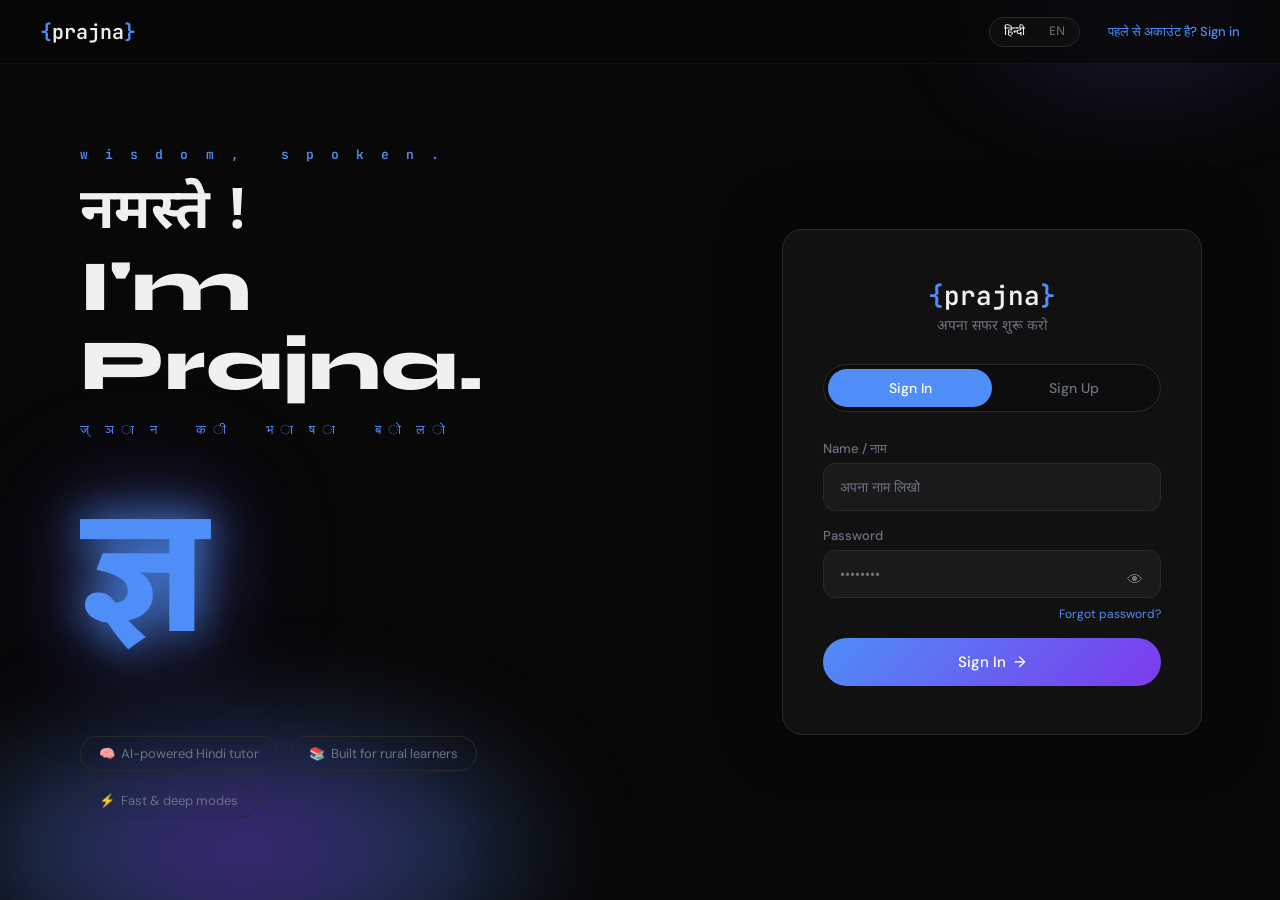
==== frontend/index.html @ 0fa593c0 "refactor: migrate from Streamlit to a Flask backend with a structured modular file system" ====
<!DOCTYPE html>
<html lang="en">
<head>
  <meta charset="UTF-8">
  <meta name="viewport" content="width=device-width, initial-scale=1.0">
  <meta name="description" content="Prajna — AI-powered Hindi tutor. Chat, learn, and master Hindi with fast and deep learning modes.">
  <title>Prajna — Chat</title>
  <link rel="stylesheet" href="css/style.css">
  <link rel="icon" href="data:image/svg+xml,<svg xmlns='http://www.w3.org/2000/svg' viewBox='0 0 100 100'><text y='.9em' font-size='90'>ज्ञ</text></svg>">
</head>
<body>
  <!-- Glow Blobs -->
  <div class="glow-blob"></div>
  <div class="glow-blob-top"></div>

  <!-- Sidebar -->
  <aside class="sidebar" id="sidebar">
    <div class="sidebar-header">
      <span class="nav-logo">
        <span class="brace">{</span><span class="name">prajna</span><span class="brace">}</span>
      </span>
      <button class="sidebar-close" id="sidebarClose" title="Close">✕</button>
    </div>

    <!-- User Info -->
    <div class="sidebar-section">
      <div class="sidebar-user" id="sidebarUser">
        <div class="nav-avatar" id="sidebarAvatar">U</div>
        <div>
          <div class="sidebar-name" id="sidebarName">User</div>
          <div class="sidebar-streak" id="sidebarStreak">🔥 0 Days</div>
        </div>
      </div>
    </div>

    <!-- Badges -->
    <div class="sidebar-section" id="badgesSection" style="display:none;">
      <div class="sidebar-label">🏅 Badges</div>
      <div class="badges-list" id="badgesList"></div>
    </div>

    <!-- Progress -->
    <div class="sidebar-section">
      <div class="sidebar-label" data-en="📊 Progress" data-hi="📊 प्रगति">📊 Progress</div>
      <div class="progress-stats" id="progressStats">
        <div class="stat-item stat-mastered">
          <span class="stat-num" id="statMastered">0</span>
          <span class="stat-label" data-en="Mastered" data-hi="पारंगत">Mastered</span>
        </div>
        <div class="stat-item stat-learning">
          <span class="stat-num" id="statLearning">0</span>
          <span class="stat-label" data-en="Learning" data-hi="सीख रहे">Learning</span>
        </div>
        <div class="stat-item stat-struggling">
          <span class="stat-num" id="statStruggling">0</span>
          <span class="stat-label" data-en="Struggling" data-hi="कठिन">Struggling</span>
        </div>
      </div>
    </div>

    <!-- Calendar -->
    <div class="sidebar-section">
      <div class="sidebar-label" data-en="📅 Learning Calendar" data-hi="📅 कैलेंडर">📅 Learning Calendar</div>
      <div class="mini-calendar" id="miniCalendar"></div>
      <div class="cal-legend">
        <span><span class="cal-dot cal-dot--active"></span> <span data-en="Active" data-hi="सक्रिय">Active</span></span>
        <span><span class="cal-dot cal-dot--today"></span> <span data-en="Today" data-hi="आज">Today</span></span>
        <span><span class="cal-dot cal-dot--none"></span> <span data-en="None" data-hi="कोई नहीं">None</span></span>
      </div>
    </div>

    <!-- Language Toggle -->
    <div class="sidebar-section">
      <div class="sidebar-label">🌐 Language / भाषा</div>
      <div class="lang-toggle" id="langToggle">
        <button class="lang-btn active" data-lang="Hindi" onclick="setLanguage('Hindi')">हिन्दी</button>
        <button class="lang-btn" data-lang="English" onclick="setLanguage('English')">English</button>
        <div class="lang-slider" id="langSlider"></div>
      </div>
    </div>

    <!-- Logout -->
    <div class="sidebar-bottom">
      <button class="logout-btn" onclick="logout()">
        <span data-en="🚪 Logout" data-hi="🚪 लॉगआउट">🚪 Logout</span>
      </button>
    </div>
  </aside>

  <!-- Sidebar Overlay -->
  <div class="sidebar-overlay" id="sidebarOverlay"></div>

  <!-- Navbar -->
  <nav class="navbar" id="navbar">
    <div class="nav-left">
      <button class="hamburger" id="hamburgerBtn" title="Menu">
        <span></span><span></span><span></span>
      </button>
      <a href="index.html" class="nav-logo">
        <span class="brace">{</span><span class="name">prajna</span><span class="brace">}</span>
      </a>
    </div>
    <div class="nav-right">
      <a href="#chat-zone" class="nav-link">Chat</a>
      <a href="#" class="nav-link" data-en="About" data-hi="जानकारी">About</a>
      <div class="nav-lang" id="navLangToggle">
        <button class="lang-btn active" data-lang="Hindi" onclick="setLanguage('Hindi')">हिन्दी</button>
        <button class="lang-btn" data-lang="English" onclick="setLanguage('English')">EN</button>
        <div class="lang-slider" id="navLangSlider"></div>
      </div>
      <div class="nav-avatar" id="navAvatar" onclick="toggleSidebar()">KJ</div>
    </div>
  </nav>

  <!-- Main -->
  <main class="chat-page" id="chatPage">

    <!-- ZONE 1 — HERO -->
    <section class="hero-zone" id="heroZone">
      <div class="hero-zone-left">
        <p class="hero-label fade-up">w i s d o m ,&nbsp;&nbsp; s p o k e n .</p>

        <div class="hero-heading fade-up">
          <div class="line-hindi">नमस्ते !</div>
          <div class="line-eng">I'm Prajna.</div>
        </div>

        <p class="hero-tagline fade-up">ज् ञ ा न&nbsp;&nbsp; क ी&nbsp;&nbsp; भ ा ष ा&nbsp;&nbsp; ब ो ल ो</p>

        <div class="cta-row fade-up">
          <a href="#chat-zone" class="cta-primary" data-en="Start Learning" data-hi="सीखना शुरू करो">Start Learning</a>
          <button class="cta-icon" title="Prajna">प्र</button>
          <a href="https://github.com" target="_blank" class="cta-icon" title="GitHub">
            <svg viewBox="0 0 24 24"><path d="M12 .3a12 12 0 0 0-3.8 23.38c.6.11.82-.26.82-.58v-2.16c-3.34.73-4.04-1.61-4.04-1.61a3.18 3.18 0 0 0-1.33-1.76c-1.09-.74.08-.73.08-.73a2.52 2.52 0 0 1 1.84 1.24 2.56 2.56 0 0 0 3.5 1 2.56 2.56 0 0 1 .76-1.6c-2.67-.3-5.47-1.33-5.47-5.93a4.64 4.64 0 0 1 1.24-3.22 4.3 4.3 0 0 1 .12-3.18s1-.32 3.3 1.23a11.4 11.4 0 0 1 6.01 0c2.3-1.55 3.3-1.23 3.3-1.23a4.3 4.3 0 0 1 .11 3.18 4.64 4.64 0 0 1 1.24 3.22c0 4.61-2.8 5.63-5.48 5.92a2.87 2.87 0 0 1 .82 2.23v3.29c0 .32.21.7.82.58A12 12 0 0 0 12 .3z"/></svg>
          </a>
        </div>
      </div>

      <div class="hero-zone-right">
        <div class="hero-glyph hero-glyph--chat fade-up" aria-hidden="true">ज्ञ</div>
      </div>
    </section>

    <!-- ZONE 2 — CHAT MESSAGES -->
    <section class="chat-zone" id="chat-zone">
      <div class="chat-messages" id="chatMessages">
        <!-- Welcome message from Prajna -->
        <div class="msg msg--bot">
          <div class="msg-avatar">प्र</div>
          <div>
            <div class="msg-bubble">
              <span class="hindi">नमस्ते!</span> I'm Prajna, your AI Hindi tutor. Ask me anything about Hindi — grammar, vocabulary, pronunciation, or just practice a conversation! 🙏
            </div>
            <button class="tts-btn" onclick="speak(this.closest('.msg').querySelector('.msg-bubble').textContent)" data-en="🔊 Listen" data-hi="🔊 सुनो">🔊 Listen</button>
            <div class="msg-time">Just now</div>
          </div>
        </div>
      </div>
    </section>

    <!-- ZONE 3 — INPUT BOX -->
    <div class="input-zone" id="inputZone">
      <div class="input-container" id="inputContainer">
        <!-- Image Previews -->
        <div class="img-previews" id="imgPreviews"></div>

        <!-- Textarea -->
        <textarea
          class="chat-textarea"
          id="chatTextarea"
          placeholder="प्रज्ञा से पूछो..."
          data-placeholder-en="Ask Prajna..."
          data-placeholder-hi="प्रज्ञा से पूछो..."
          rows="1"
        ></textarea>

        <!-- Toolbar -->
        <div class="input-toolbar">
          <div class="toolbar-left">
            <!-- Attach Button -->
            <button class="attach-btn" id="attachBtn" title="Attach image">
              <svg viewBox="0 0 24 24" fill="none" stroke="currentColor" stroke-width="2" stroke-linecap="round" stroke-linejoin="round">
                <path d="M21.44 11.05l-9.19 9.19a6 6 0 0 1-8.49-8.49l9.19-9.19a4 4 0 0 1 5.66 5.66l-9.2 9.19a2 2 0 0 1-2.83-2.83l8.49-8.48"/>
              </svg>
            </button>
            <input type="file" id="fileInput" accept="image/jpeg,image/png,image/webp,image/gif" multiple hidden>

            <!-- Mode Toggle -->
            <div class="mode-toggle" id="modeToggle">
              <button class="mode-btn active" data-mode="fast" id="modeFast" onclick="setMode('fast')" data-en="⚡ Fast" data-hi="⚡ त्वरित">⚡ त्वरित</button>
              <button class="mode-btn" data-mode="deep" id="modeDeep" onclick="setMode('deep')" data-en="🧠 Deep" data-hi="🧠 विस्तृत">🧠 विस्तृत</button>
              <div class="mode-slider" id="modeSlider"></div>
            </div>


          </div>

          <!-- Send Button -->
          <button class="send-btn disabled" id="sendBtn" onclick="sendMessage()" disabled>
            <svg viewBox="0 0 24 24"><path d="M2.01 21L23 12 2.01 3 2 10l15 2-15 2z"/></svg>
          </button>
        </div>
      </div>
    </div>

  </main>

  <script src="js/app.js"></script>
</body>
</html>
---- frontend/css/style.css ----
/* ━━━ Google Fonts ━━━ */
@import url('https://fonts.googleapis.com/css2?family=Syne:wght@700;800&family=DM+Sans:wght@400;500&family=JetBrains+Mono:wght@400;600&family=Noto+Sans+Devanagari:wght@400;600;700&display=swap');

/* ━━━ Design Tokens ━━━ */
:root {
  --bg:          #080808;
  --surface:     #111111;
  --surface-2:   #1a1a1a;
  --border:      #2a2a2a;
  --border-glow: rgba(79,142,247,0.3);
  --blue:        #4f8ef7;
  --violet:      #7c3aed;
  --text-head:   #f0f0f0;
  --text-body:   #d1d5db;
  --text-muted:  #6b7280;
  --font-mono:   'JetBrains Mono', monospace;
  --font-head:   'Syne', sans-serif;
  --font-body:   'DM Sans', sans-serif;
  --font-hindi:  'Noto Sans Devanagari', sans-serif;
  --radius-pill: 999px;
  --radius-card: 20px;
  --glow-blue:   0 0 40px rgba(79,142,247,0.5);
  --glow-violet: 0 0 60px rgba(124,58,237,0.4);
}

/* ━━━ Reset ━━━ */
*, *::before, *::after { margin:0; padding:0; box-sizing:border-box; }
html { scroll-behavior: smooth; }
body {
  background: var(--bg);
  color: var(--text-body);
  font-family: var(--font-body);
  min-height: 100vh;
  overflow-x: hidden;
  -webkit-font-smoothing: antialiased;
}
a { text-decoration: none; color: inherit; }
button { cursor: pointer; border: none; background: none; font-family: inherit; }
input, textarea { font-family: inherit; }

/* ━━━ Glow Blobs ━━━ */
.glow-blob {
  position: fixed;
  bottom: -100px; left: -80px;
  width: 650px; height: 300px;
  background: radial-gradient(ellipse at center,
    rgba(124,58,237,0.55) 0%,
    rgba(79,142,247,0.3)  45%,
    transparent           72%);
  border-radius: 50%;
  filter: blur(50px);
  pointer-events: none;
  z-index: 0;
}
.glow-blob-top {
  position: fixed;
  top: -80px; right: -60px;
  width: 400px; height: 200px;
  background: radial-gradient(ellipse at center,
    rgba(79,142,247,0.55) 0%,
    rgba(124,58,237,0.3)  45%,
    transparent           72%);
  border-radius: 50%;
  filter: blur(50px);
  pointer-events: none;
  z-index: 0;
  opacity: 0.35;
}

/* ━━━ Navbar ━━━ */
.navbar {
  position: fixed; top: 0; left: 0; right: 0;
  z-index: 100;
  display: flex; align-items: center; justify-content: space-between;
  padding: 0 40px; height: 64px;
  background: rgba(8,8,8,0.7);
  backdrop-filter: blur(16px);
  -webkit-backdrop-filter: blur(16px);
  border-bottom: 1px solid rgba(255,255,255,0.04);
}
.nav-logo { font-family: var(--font-mono); font-size: 20px; font-weight: 600; }
.nav-logo .brace { color: var(--blue); }
.nav-logo .name  { color: var(--text-head); }
.nav-right { display: flex; align-items: center; gap: 28px; }
.nav-link {
  font-family: var(--font-body); font-size: 14px; font-weight: 500;
  color: var(--text-muted); position: relative; transition: color 0.2s;
}
.nav-link::after {
  content: ''; position: absolute; bottom: -4px; left: 0;
  width: 0; height: 1px; background: var(--blue);
  transition: width 0.3s ease;
}
.nav-link:hover { color: var(--text-head); }
.nav-link:hover::after { width: 100%; }
.nav-link--ghost { color: var(--text-muted); font-size: 13px; }
.nav-link--ghost span { color: var(--blue); font-weight: 500; }
.nav-avatar {
  width: 36px; height: 36px; border-radius: 50%;
  background: var(--surface-2); border: 1px solid var(--border);
  display: flex; align-items: center; justify-content: center;
  font-family: var(--font-mono); font-size: 13px; font-weight: 600;
  color: var(--blue);
}

/* ━━━ Hero / Left Column ━━━ */
.hero-label {
  font-family: var(--font-mono); font-size: 13px; font-weight: 600;
  color: var(--blue); letter-spacing: 0.35em; text-transform: lowercase;
  margin-bottom: 20px;
}
.hero-heading { margin-bottom: 16px; }
.hero-heading .line-hindi {
  font-family: var(--font-hindi); font-size: 56px; font-weight: 700;
  color: var(--text-head); line-height: 1.15;
}
.hero-heading .line-eng {
  font-family: var(--font-head); font-size: 72px; font-weight: 800;
  color: var(--text-head); line-height: 1.1;
}
.hero-tagline {
  font-family: var(--font-mono); font-size: 13px; font-weight: 400;
  color: var(--blue); letter-spacing: 0.3em; margin-bottom: 32px;
}
.hero-glyph {
  font-family: var(--font-hindi); font-weight: 700;
  color: var(--blue);
  text-shadow:
    0 0 40px rgba(79,142,247,0.9),
    0 0 80px rgba(79,142,247,0.5),
    0 0 140px rgba(124,58,237,0.45);
  animation: prajna-pulse 4s ease-in-out infinite;
  user-select: none;
}
.hero-glyph--login { font-size: 180px; }
.hero-glyph--chat  { font-size: 220px; }

@keyframes prajna-pulse {
  0%,100% { transform: scale(1);   opacity: 0.9; }
  50%     { transform: scale(1.06); opacity: 1;   }
}

.feature-pills { display: flex; gap: 12px; flex-wrap: wrap; }
.feature-pill {
  display: flex; align-items: center; gap: 8px;
  padding: 8px 18px; border-radius: var(--radius-pill);
  border: 1px solid var(--border); background: transparent;
  font-size: 13px; color: var(--text-muted);
  transition: border-color 0.2s, color 0.2s;
}
.feature-pill:hover { border-color: var(--blue); color: var(--text-body); }

/* ━━━ CTA Row (chat hero) ━━━ */
.cta-row { display: flex; align-items: center; gap: 14px; margin-bottom: 24px; }
.cta-primary {
  padding: 12px 32px; border-radius: var(--radius-pill);
  border: 1px solid var(--blue); background: transparent;
  color: var(--text-head); font-family: var(--font-body);
  font-size: 15px; font-weight: 500; transition: all 0.25s;
}
.cta-primary:hover {
  background: rgba(79,142,247,0.1);
  box-shadow: var(--glow-blue); transform: translateY(-1px);
}
.cta-icon {
  width: 44px; height: 44px; border-radius: 50%;
  background: var(--surface); border: 1px solid var(--border);
  display: flex; align-items: center; justify-content: center;
  font-family: var(--font-hindi); font-size: 18px; font-weight: 700;
  color: var(--blue); transition: all 0.2s;
}
.cta-icon:hover { border-color: var(--blue); transform: translateY(-1px); }
.cta-icon svg { width: 18px; height: 18px; fill: var(--text-muted); }
.cta-icon:hover svg { fill: var(--text-head); }

/* ━━━ Staggered Fade-Up ━━━ */
.fade-up {
  opacity: 0; transform: translateY(24px);
  animation: fadeUp 0.7s ease forwards;
}
@keyframes fadeUp {
  to { opacity: 1; transform: translateY(0); }
}
.fade-up:nth-child(1) { animation-delay: 0s; }
.fade-up:nth-child(2) { animation-delay: 0.15s; }
.fade-up:nth-child(3) { animation-delay: 0.3s; }
.fade-up:nth-child(4) { animation-delay: 0.5s; }
.fade-up:nth-child(5) { animation-delay: 0.65s; }

/* ━━━ Auth Card ━━━ */
.auth-card {
  background: var(--surface);
  border: 1px solid var(--border);
  border-radius: var(--radius-card);
  padding: 48px 40px;
  box-shadow: 0 0 60px rgba(0,0,0,0.5);
  max-width: 420px; width: 100%;
  position: relative; z-index: 1;
}
.auth-logo { text-align: center; margin-bottom: 4px; }
.auth-logo .nav-logo { font-size: 26px; display: inline-block; }
.auth-subtitle {
  text-align: center; font-family: var(--font-hindi);
  font-size: 14px; color: var(--text-muted); margin-bottom: 28px;
}

/* Tab Switcher */
.tab-switcher {
  display: flex; position: relative;
  background: #0d0d0d; border: 1px solid var(--border);
  border-radius: var(--radius-pill); padding: 4px; margin-bottom: 28px;
}
.tab-btn {
  flex: 1; padding: 10px 0; text-align: center;
  font-family: var(--font-body); font-size: 14px; font-weight: 500;
  color: var(--text-muted); border-radius: var(--radius-pill);
  transition: color 0.25s; position: relative; z-index: 2;
}
.tab-btn.active { color: #fff; }
.tab-slider {
  position: absolute; top: 4px; left: 4px;
  width: calc(50% - 4px); height: calc(100% - 8px);
  background: var(--blue); border-radius: var(--radius-pill);
  transition: transform 0.25s cubic-bezier(0.4,0,0.2,1);
  z-index: 1;
}
.tab-slider.right { transform: translateX(100%); }

/* Form Fields */
.form-group { margin-bottom: 16px; position: relative; }
.form-group label {
  display: block; font-size: 13px; font-weight: 500;
  color: var(--text-muted); margin-bottom: 6px;
}
.form-input {
  width: 100%; padding: 14px 16px;
  background: var(--surface-2); border: 1px solid var(--border);
  border-radius: 12px; color: var(--text-head);
  font-family: var(--font-body); font-size: 14px;
  outline: none; transition: all 0.2s ease;
}
.form-input::placeholder { color: var(--text-muted); }
.form-input:focus {
  border-color: var(--blue);
  box-shadow: 0 0 0 3px rgba(79,142,247,0.15);
}
.form-input.error { border-color: #ef4444; }
.form-input.success { border-color: #22c55e; }
.field-error {
  font-size: 12px; color: #ef4444; margin-top: 4px; display: none;
}
.field-error.visible { display: block; }
.toggle-pw {
  position: absolute; right: 14px; top: 38px;
  color: var(--text-muted); font-size: 16px; cursor: pointer;
  background: none; border: none; padding: 4px;
}
.toggle-pw:hover { color: var(--text-body); }
.forgot-link {
  display: block; text-align: right; font-size: 12px;
  color: var(--blue); margin-top: -8px; margin-bottom: 16px;
}
.forgot-link:hover { text-decoration: underline; }

/* Primary Button */
.btn-primary {
  width: 100%; padding: 14px; border-radius: var(--radius-pill);
  background: linear-gradient(135deg, var(--blue), var(--violet));
  color: #fff; font-family: var(--font-body); font-size: 15px;
  font-weight: 500; border: none; transition: all 0.25s;
}
.btn-primary:hover {
  filter: brightness(1.1);
  box-shadow: var(--glow-blue); transform: translateY(-1px);
}

/* Divider */
.divider {
  display: flex; align-items: center; gap: 16px;
  margin: 24px 0; color: var(--text-muted); font-size: 13px;
}
.divider::before, .divider::after {
  content: ''; flex: 1; height: 1px; background: var(--border);
}

/* Quiz Cards */
.quiz-card { background: var(--surface); border: 1px solid var(--border); border-radius: 16px; padding: 20px; }
.quiz-type {
  font-family: var(--font-mono); font-size: 11px; font-weight: 600;
  color: var(--blue); text-transform: uppercase; letter-spacing: 0.1em;
  margin-bottom: 8px;
}
.quiz-question {
  font-family: var(--font-hindi); font-size: 15px;
  color: var(--text-head); margin-bottom: 14px; line-height: 1.5;
}
.quiz-options { display: flex; flex-direction: column; gap: 8px; }
.quiz-option {
  display: flex; align-items: center; gap: 10px;
  padding: 10px 14px; border-radius: 10px;
  background: var(--surface-2); border: 1px solid var(--border);
  color: var(--text-body); font-size: 14px; text-align: left;
  transition: all 0.2s; cursor: pointer;
}
.quiz-option:hover:not(:disabled) { border-color: var(--blue); color: var(--text-head); }
.quiz-option:disabled { cursor: default; opacity: 0.7; }
.quiz-option.correct { border-color: #22c55e; background: rgba(34,197,94,0.1); color: #22c55e; }
.quiz-option.wrong { border-color: #ef4444; background: rgba(239,68,68,0.1); color: #ef4444; }
.quiz-letter {
  font-family: var(--font-mono); font-size: 12px; font-weight: 600;
  color: var(--blue); min-width: 16px;
}
.quiz-feedback {
  margin-top: 12px; font-size: 13px; line-height: 1.5;
  font-family: var(--font-hindi); padding: 8px 0;
}

/* ━━━ Login Page Layout ━━━ */
.login-page {
  display: flex; min-height: 100vh; padding-top: 64px;
}
.login-left {
  flex: 0 0 55%; display: flex; flex-direction: column;
  justify-content: center; padding: 60px 80px;
  position: relative; z-index: 1;
}
.login-right {
  flex: 0 0 45%; display: flex; align-items: center;
  justify-content: center; padding: 40px;
  position: relative; z-index: 1;
}

/* ━━━ Chat Page Layout ━━━ */
.chat-page {
  display: flex; flex-direction: column; min-height: 100vh;
  padding-top: 64px;
}

/* Hero Zone */
.hero-zone {
  min-height: 60vh; display: flex; align-items: center;
  padding: 60px 80px; position: relative; z-index: 1;
}
.hero-zone-left {
  flex: 1; display: flex; flex-direction: column; justify-content: center;
}
.hero-zone-right {
  flex: 0 0 auto; display: flex; align-items: center;
  justify-content: center; padding-left: 40px;
}

/* Chat Zone */
.chat-zone {
  flex: 1; overflow-y: auto; padding: 24px 0;
  position: relative; z-index: 1;
}
.chat-messages {
  max-width: 760px; margin: 0 auto; padding: 0 20px;
  display: flex; flex-direction: column; gap: 20px;
}

/* Message Bubbles */
.msg { display: flex; gap: 12px; animation: msgIn 0.25s ease; }
@keyframes msgIn {
  from { opacity: 0; transform: translateY(12px); }
  to   { opacity: 1; transform: translateY(0); }
}
.msg--user { justify-content: flex-end; }
.msg-avatar {
  width: 36px; height: 36px; border-radius: 50%; flex-shrink: 0;
  background: var(--surface); border: 1px solid var(--blue);
  display: flex; align-items: center; justify-content: center;
  font-family: var(--font-mono); font-size: 10px; font-weight: 600;
  color: var(--blue);
}
.msg-bubble {
  max-width: 70%; padding: 12px 18px;
  font-size: 15px; line-height: 1.55; position: relative;
}
.msg-bubble .hindi { font-family: var(--font-hindi); }
.msg--user .msg-bubble {
  background: var(--surface-2); border: 1px solid var(--border-glow);
  border-radius: 18px 18px 4px 18px; color: var(--text-head);
}
.msg--bot .msg-bubble {
  background: transparent; color: var(--text-body);
  border-radius: 18px 18px 18px 4px;
}
.msg-img {
  max-width: 200px; border-radius: 12px; margin-bottom: 8px;
  display: block;
}
.msg-time {
  font-size: 11px; color: var(--text-muted); margin-top: 4px;
  opacity: 0; transition: opacity 0.2s;
}
.msg:hover .msg-time { opacity: 1; }

/* Typing Indicator */
.typing-dots { display: flex; gap: 5px; padding: 8px 0; }
.typing-dots span {
  width: 7px; height: 7px; border-radius: 50%;
  background: var(--blue); animation: bounce 1.4s ease-in-out infinite;
}
.typing-dots span:nth-child(2) { animation-delay: 0.2s; }
.typing-dots span:nth-child(3) { animation-delay: 0.4s; }
@keyframes bounce {
  0%,60%,100% { transform: translateY(0); }
  30%         { transform: translateY(-8px); }
}

/* ━━━ Input Box (fixed bottom) ━━━ */
.input-zone {
  position: sticky; bottom: 0; z-index: 10;
  padding: 16px; background: linear-gradient(transparent, var(--bg) 30%);
}
.input-container {
  max-width: 760px; margin: 0 auto;
  background: var(--surface); border: 1px solid var(--border);
  border-radius: 18px; padding: 14px 16px;
  box-shadow: 0 0 50px rgba(0,0,0,0.7), 0 0 0 1px rgba(79,142,247,0.05);
  transition: border-color 0.2s;
}
.input-container:focus-within { border-color: rgba(79,142,247,0.4); }

/* Image Preview Chips */
.img-previews {
  display: flex; gap: 8px; flex-wrap: wrap;
  margin-bottom: 10px;
}
.img-previews:empty { display: none; margin: 0; }
.img-chip {
  display: flex; align-items: center; gap: 6px;
  background: var(--surface-2); border: 1px solid var(--border);
  border-radius: 10px; padding: 4px 10px 4px 4px;
}
.img-chip img {
  width: 40px; height: 40px; border-radius: 8px; object-fit: cover;
}
.img-chip-name {
  font-size: 12px; color: var(--text-muted);
  max-width: 80px; overflow: hidden; text-overflow: ellipsis; white-space: nowrap;
}
.img-chip-remove {
  font-size: 14px; color: var(--text-muted); cursor: pointer;
  background: none; border: none; padding: 2px;
}
.img-chip-remove:hover { color: #ef4444; }

/* Textarea */
.chat-textarea {
  width: 100%; background: transparent; border: none; outline: none;
  font-family: var(--font-body); font-size: 15px; color: var(--text-head);
  resize: none; min-height: 24px; max-height: 160px; line-height: 1.5;
}
.chat-textarea::placeholder {
  font-family: var(--font-hindi); color: var(--text-muted);
}

/* Bottom Toolbar */
.input-toolbar {
  display: flex; justify-content: space-between; align-items: center;
  margin-top: 10px;
}
.toolbar-left { display: flex; align-items: center; gap: 12px; }

.attach-btn {
  width: 32px; height: 32px; border-radius: 8px;
  display: flex; align-items: center; justify-content: center;
  color: var(--text-muted); transition: color 0.2s;
}
.attach-btn:hover { color: var(--blue); }
.attach-btn svg { width: 18px; height: 18px; }

/* Mode Toggle */
.mode-toggle {
  display: flex; position: relative;
  background: #0d0d0d; border: 1px solid var(--border);
  border-radius: var(--radius-pill); padding: 3px;
}
.mode-btn {
  padding: 5px 14px; font-family: var(--font-hindi);
  font-size: 13px; color: var(--text-muted);
  border-radius: var(--radius-pill); transition: color 0.25s;
  position: relative; z-index: 2; white-space: nowrap;
}
.mode-btn.active { color: #fff; }
.mode-slider {
  position: absolute; top: 3px; left: 3px;
  height: calc(100% - 6px); border-radius: var(--radius-pill);
  background: var(--blue);
  transition: transform 0.25s cubic-bezier(0.4,0,0.2,1),
              width 0.25s cubic-bezier(0.4,0,0.2,1);
  z-index: 1;
}

/* Send Button */
.send-btn {
  width: 36px; height: 36px; border-radius: 50%;
  display: flex; align-items: center; justify-content: center;
  transition: all 0.2s;
}
.send-btn.enabled {
  background: var(--blue); cursor: pointer;
}
.send-btn.enabled:hover {
  box-shadow: var(--glow-blue); transform: translateY(-1px);
}
.send-btn.disabled {
  background: var(--border); cursor: not-allowed;
}
.send-btn svg { width: 16px; height: 16px; }
.send-btn.enabled svg { fill: #fff; }
.send-btn.disabled svg { fill: var(--text-muted); }

/* ━━━ Hamburger ━━━ */
.nav-left { display: flex; align-items: center; gap: 14px; }
.hamburger {
  width: 32px; height: 32px; display: flex; flex-direction: column;
  justify-content: center; gap: 5px; padding: 4px; cursor: pointer;
}
.hamburger span {
  width: 100%; height: 2px; background: var(--text-muted);
  border-radius: 2px; transition: background 0.2s;
}
.hamburger:hover span { background: var(--text-head); }

/* ━━━ Sidebar ━━━ */
.sidebar {
  position: fixed; top: 0; left: -320px; bottom: 0;
  width: 300px; background: var(--surface);
  border-right: 1px solid var(--border);
  z-index: 200; padding: 24px 20px;
  display: flex; flex-direction: column; gap: 0;
  transition: left 0.3s cubic-bezier(0.4,0,0.2,1);
  overflow-y: auto;
}
.sidebar.open { left: 0; }
.sidebar-overlay {
  position: fixed; inset: 0; background: rgba(0,0,0,0.5);
  z-index: 199; opacity: 0; pointer-events: none;
  transition: opacity 0.3s;
}
.sidebar-overlay.open { opacity: 1; pointer-events: auto; }
.sidebar-header {
  display: flex; justify-content: space-between; align-items: center;
  margin-bottom: 24px; padding-bottom: 16px;
  border-bottom: 1px solid var(--border);
}
.sidebar-close {
  color: var(--text-muted); font-size: 18px; padding: 4px;
  transition: color 0.2s;
}
.sidebar-close:hover { color: var(--text-head); }

.sidebar-section {
  padding: 16px 0; border-bottom: 1px solid rgba(255,255,255,0.04);
}
.sidebar-label {
  font-family: var(--font-body); font-size: 12px; font-weight: 500;
  color: var(--text-muted); text-transform: uppercase;
  letter-spacing: 0.08em; margin-bottom: 12px;
}
.sidebar-user {
  display: flex; align-items: center; gap: 12px;
}
.sidebar-name {
  font-family: var(--font-body); font-size: 15px; font-weight: 500;
  color: var(--text-head);
}
.sidebar-streak {
  font-size: 13px; color: var(--blue);
}

/* Badges */
.badges-list { display: flex; flex-direction: column; gap: 6px; }
.badges-list span {
  font-size: 13px; color: var(--text-body);
}

/* Progress Stats */
.progress-stats {
  display: flex; gap: 12px;
}
.stat-item {
  flex: 1; text-align: center; padding: 10px 8px;
  border-radius: 12px; background: var(--surface-2);
  border: 1px solid var(--border);
}
.stat-num {
  font-family: var(--font-mono); font-size: 22px; font-weight: 600;
  display: block; margin-bottom: 2px;
}
.stat-mastered .stat-num { color: #22c55e; }
.stat-learning .stat-num { color: var(--blue); }
.stat-struggling .stat-num { color: #ef4444; }
.stat-label {
  font-size: 11px; color: var(--text-muted);
}

/* ━━━ Mini Calendar ━━━ */
.mini-calendar { margin-bottom: 8px; }
.mini-calendar table {
  border-collapse: collapse; width: 100%; table-layout: fixed;
}
.mini-calendar th {
  text-align: center; padding: 2px; font-size: 11px;
  color: var(--text-muted); font-weight: 500;
}
.mini-calendar td { text-align: center; padding: 2px; }
.cal-day {
  width: 28px; height: 28px; border-radius: 50%;
  display: inline-flex; align-items: center; justify-content: center;
  font-size: 11px; transition: transform 0.15s;
}
.cal-day:hover { transform: scale(1.15); }
.cal-day--active { background: #2ea043; color: #fff; }
.cal-day--today  { background: #58a6ff; color: #fff; border: 2px solid #58a6ff; }
.cal-day--none   { background: #3a3a3a; color: #aaa; }
.cal-day--empty  { background: transparent; }

.cal-legend {
  display: flex; gap: 12px; justify-content: center;
  font-size: 11px; color: var(--text-muted);
}
.cal-dot {
  width: 8px; height: 8px; border-radius: 50%;
  display: inline-block; margin-right: 3px; vertical-align: middle;
}
.cal-dot--active { background: #2ea043; }
.cal-dot--today  { background: #58a6ff; }
.cal-dot--none   { background: #3a3a3a; }

/* ━━━ Language Toggle ━━━ */
.nav-lang {
  display: flex; position: relative;
  background: #0d0d0d; border: 1px solid var(--border);
  border-radius: var(--radius-pill); padding: 2px;
}
.nav-lang .lang-btn {
  padding: 4px 12px; font-size: 12px; flex: none;
}
.nav-lang .lang-slider {
  position: absolute; top: 2px; left: 2px;
  width: auto; height: calc(100% - 4px);
}
.lang-toggle {
  display: flex; position: relative;
  background: #0d0d0d; border: 1px solid var(--border);
  border-radius: var(--radius-pill); padding: 3px;
}
.lang-btn {
  flex: 1; padding: 6px 0; text-align: center;
  font-family: var(--font-hindi); font-size: 13px;
  color: var(--text-muted); border-radius: var(--radius-pill);
  transition: color 0.25s; position: relative; z-index: 2;
}
.lang-btn.active { color: #fff; }
.lang-slider {
  position: absolute; top: 3px; left: 3px;
  width: calc(50% - 3px); height: calc(100% - 6px);
  background: var(--blue); border-radius: var(--radius-pill);
  transition: transform 0.25s cubic-bezier(0.4,0,0.2,1);
  z-index: 1;
}
.lang-slider.right { transform: translateX(100%); }

/* ━━━ Logout ━━━ */
.sidebar-bottom { margin-top: auto; padding-top: 16px; }
.logout-btn {
  width: 100%; padding: 10px; border-radius: 12px;
  background: var(--surface-2); border: 1px solid var(--border);
  color: var(--text-muted); font-size: 14px;
  transition: all 0.2s;
}
.logout-btn:hover {
  border-color: #ef4444; color: #ef4444;
  background: rgba(239,68,68,0.06);
}

/* ━━━ TTS Button ━━━ */
.tts-btn {
  display: inline-flex; align-items: center; gap: 4px;
  padding: 3px 10px; border-radius: var(--radius-pill);
  background: var(--surface-2); border: 1px solid var(--border);
  color: var(--text-muted); font-size: 12px;
  margin-top: 6px; transition: all 0.2s;
}
.tts-btn:hover { border-color: var(--blue); color: var(--blue); }

/* ━━━ Action Badge ━━━ */
.action-badge {
  display: inline-block; font-size: 11px; font-weight: 500;
  color: var(--blue); background: rgba(79,142,247,0.1);
  border: 1px solid rgba(79,142,247,0.2);
  border-radius: var(--radius-pill); padding: 2px 10px;
  margin-bottom: 6px;
}

/* ━━━ Toast ━━━ */
.toast {
  position: fixed; bottom: 100px; left: 50%;
  transform: translateX(-50%) translateY(20px);
  background: var(--surface); border: 1px solid var(--border);
  border-radius: 12px; padding: 10px 20px;
  color: var(--text-body); font-size: 13px;
  box-shadow: 0 8px 32px rgba(0,0,0,0.4);
  z-index: 300; opacity: 0; pointer-events: none;
  transition: all 0.3s ease;
}
.toast.show {
  opacity: 1; transform: translateX(-50%) translateY(0);
}

/* ━━━ Responsive ━━━ */
@media (max-width: 900px) {
  .login-page { flex-direction: column; }
  .login-left { flex: none; padding: 40px 24px; }
  .login-right { flex: none; padding: 24px; }
  .hero-heading .line-eng { font-size: 48px; }
  .hero-heading .line-hindi { font-size: 40px; }
  .hero-zone { flex-direction: column; padding: 40px 24px; min-height: auto; }
  .hero-zone-right { padding: 0; }
  .hero-glyph--chat { font-size: 140px; }
  .hero-glyph--login { font-size: 120px; }
  .navbar { padding: 0 20px; }
  .auth-card { padding: 32px 24px; }
}
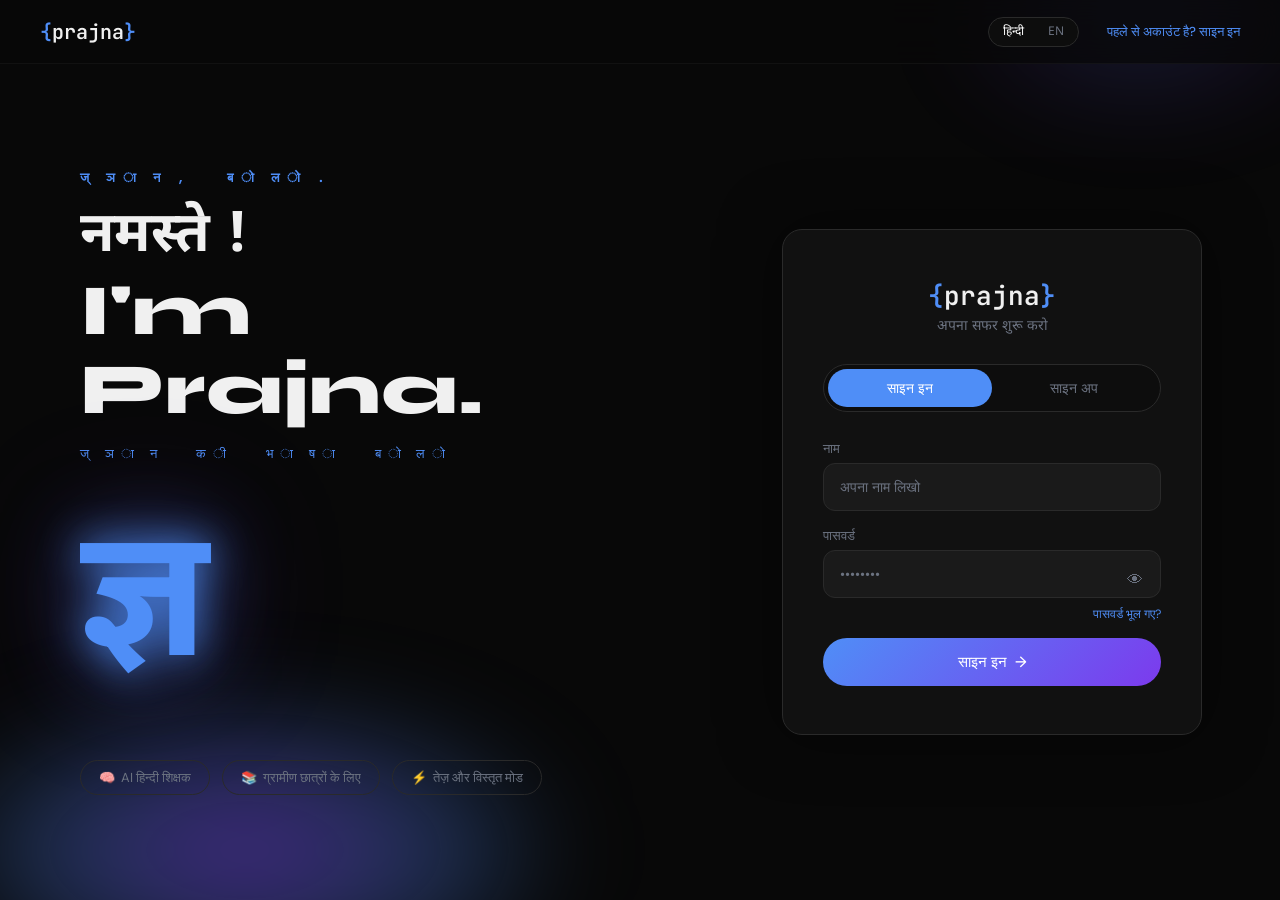
==== commit 5e679152: "feat: enhance multi-language support by adding data attributes and dynamic content injection for UI " ====
--- a/frontend/index.html
+++ b/frontend/index.html
@@ -35,7 +35,7 @@
 
     <!-- Badges -->
     <div class="sidebar-section" id="badgesSection" style="display:none;">
-      <div class="sidebar-label">🏅 Badges</div>
+      <div class="sidebar-label" data-en="🏅 Badges" data-hi="🏅 बैज">🏅 Badges</div>
       <div class="badges-list" id="badgesList"></div>
     </div>
 
@@ -71,7 +71,7 @@
 
     <!-- Language Toggle -->
     <div class="sidebar-section">
-      <div class="sidebar-label">🌐 Language / भाषा</div>
+      <div class="sidebar-label" data-en="🌐 Language" data-hi="🌐 भाषा">🌐 Language / भाषा</div>
       <div class="lang-toggle" id="langToggle">
         <button class="lang-btn active" data-lang="Hindi" onclick="setLanguage('Hindi')">हिन्दी</button>
         <button class="lang-btn" data-lang="English" onclick="setLanguage('English')">English</button>
@@ -101,7 +101,7 @@
       </a>
     </div>
     <div class="nav-right">
-      <a href="#chat-zone" class="nav-link">Chat</a>
+      <a href="#chat-zone" class="nav-link" data-en="Chat" data-hi="चैट">Chat</a>
       <a href="#" class="nav-link" data-en="About" data-hi="जानकारी">About</a>
       <div class="nav-lang" id="navLangToggle">
         <button class="lang-btn active" data-lang="Hindi" onclick="setLanguage('Hindi')">हिन्दी</button>
@@ -118,14 +118,14 @@
     <!-- ZONE 1 — HERO -->
     <section class="hero-zone" id="heroZone">
       <div class="hero-zone-left">
-        <p class="hero-label fade-up">w i s d o m ,&nbsp;&nbsp; s p o k e n .</p>
+        <p class="hero-label fade-up" data-en="w i s d o m ,&nbsp;&nbsp; s p o k e n ." data-hi="ज् ञ ा न ,&nbsp;&nbsp; ब ो ल ो .">w i s d o m ,&nbsp;&nbsp; s p o k e n .</p>
 
         <div class="hero-heading fade-up">
           <div class="line-hindi">नमस्ते !</div>
           <div class="line-eng">I'm Prajna.</div>
         </div>
 
-        <p class="hero-tagline fade-up">ज् ञ ा न&nbsp;&nbsp; क ी&nbsp;&nbsp; भ ा ष ा&nbsp;&nbsp; ब ो ल ो</p>
+        <p class="hero-tagline fade-up" data-en="s p e a k &nbsp;&nbsp; t h e &nbsp;&nbsp; l a n g u a g e &nbsp;&nbsp; o f &nbsp;&nbsp; k n o w l e d g e" data-hi="ज् ञ ा न&nbsp;&nbsp; क ी&nbsp;&nbsp; भ ा ष ा&nbsp;&nbsp; ब ो ल ो">ज् ञ ा न&nbsp;&nbsp; क ी&nbsp;&nbsp; भ ा ष ा&nbsp;&nbsp; ब ो ल ो</p>
 
         <div class="cta-row fade-up">
           <a href="#chat-zone" class="cta-primary" data-en="Start Learning" data-hi="सीखना शुरू करो">Start Learning</a>
@@ -148,11 +148,12 @@
         <div class="msg msg--bot">
           <div class="msg-avatar">प्र</div>
           <div>
-            <div class="msg-bubble">
-              <span class="hindi">नमस्ते!</span> I'm Prajna, your AI Hindi tutor. Ask me anything about Hindi — grammar, vocabulary, pronunciation, or just practice a conversation! 🙏
-            </div>
-            <button class="tts-btn" onclick="speak(this.closest('.msg').querySelector('.msg-bubble').textContent)" data-en="🔊 Listen" data-hi="🔊 सुनो">🔊 Listen</button>
-            <div class="msg-time">Just now</div>
+            <div class="msg-bubble"
+              data-en="Namaste! 🙏 I'm Prajna, your AI tutor. Ask me anything about Hindi — grammar, vocabulary, pronunciation, or just practise a conversation!"
+              data-hi="नमस्ते! 🙏 मैं प्रज्ञा हूँ, आपका AI हिन्दी शिक्षक। हिन्दी के बारे में कुछ भी पूछो — व्याकरण, शब्दावली, उच्चारण, या बस बातचीत का अभ्यास करो!"
+            >नमस्ते! 🙏 मैं प्रज्ञा हूँ, आपका AI हिन्दी शिक्षक। हिन्दी के बारे में कुछ भी पूछो — व्याकरण, शब्दावली, उच्चारण, या बस बातचीत का अभ्यास करो!</div>
+            <button class="tts-btn" onclick="speak(this.closest('.msg').querySelector('.msg-bubble').textContent)" data-en="🔊 Listen" data-hi="🔊 सुनो">🔊 सुनो</button>
+            <div class="msg-time" data-en="Just now" data-hi="अभी">Just now</div>
           </div>
         </div>
       </div>
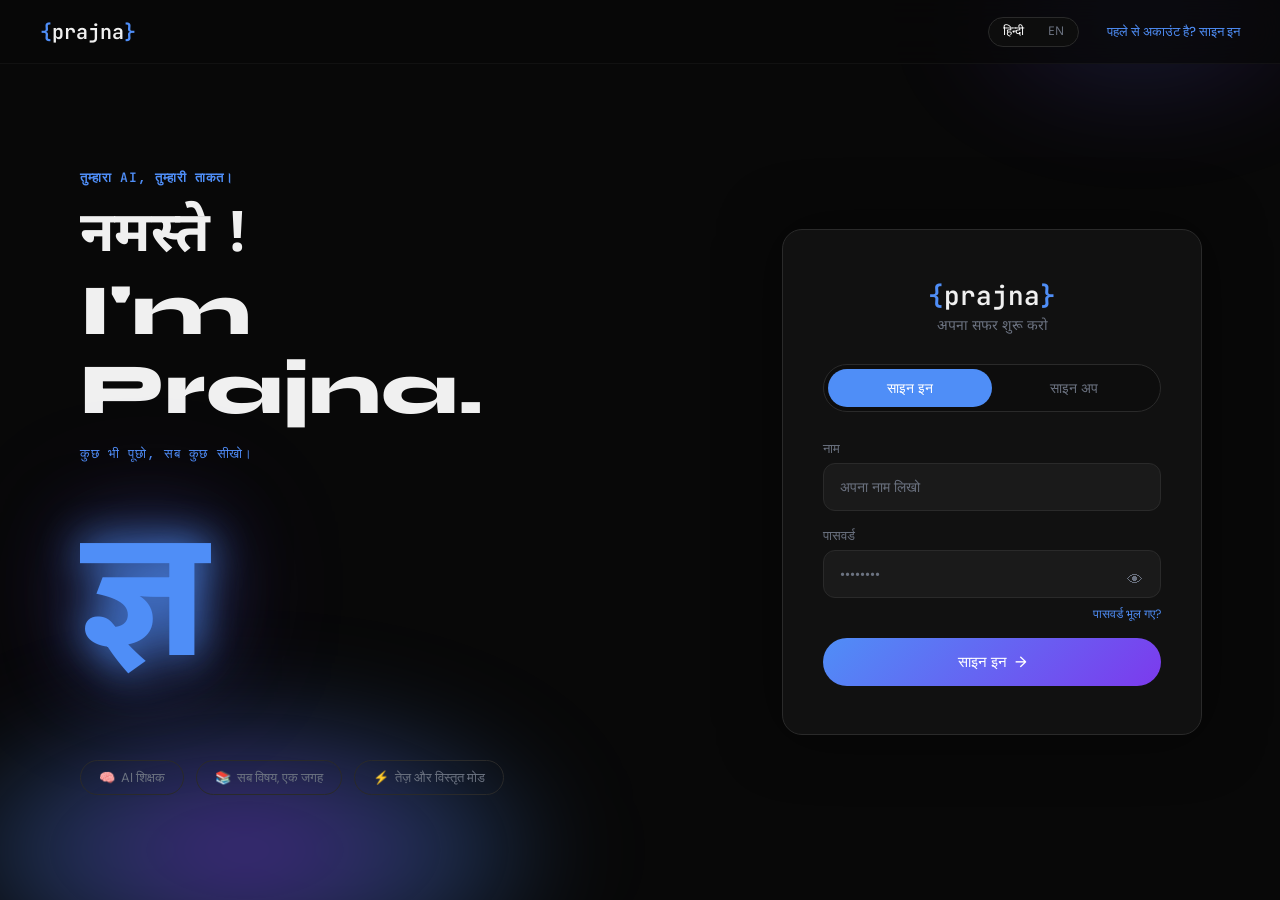
==== commit 1703e3f8: "refactor: implement frontend UI components and styles for landing and login pages" ====
--- a/frontend/index.html
+++ b/frontend/index.html
@@ -33,8 +33,22 @@
       </div>
     </div>
 
-    <!-- Badges -->
-    <div class="sidebar-section" id="badgesSection" style="display:none;">
+    <!-- Sidebar Tabs -->
+    <div class="sidebar-tabs">
+      <button class="stab stab--active" id="stabChats" onclick="switchSidebarTab('chats')" data-en="💬 Chats" data-hi="💬 चैट">💬 Chats</button>
+      <button class="stab" id="stabStats" onclick="switchSidebarTab('stats')" data-en="📊 Stats" data-hi="📊 आंकड़े">📊 Stats</button>
+    </div>
+
+    <!-- ── Chats Tab ── -->
+    <div id="tabChats">
+      <div class="new-chat-wrap">
+        <button class="new-chat-btn" id="newChatBtn" onclick="createNewChat()" data-en="＋ New Chat" data-hi="＋ नई चैट">＋ New Chat</button>
+      </div>
+      <div id="conversationList" class="convo-list"></div>
+    </div>
+
+    <!-- ── Stats Tab ── -->
+    <div id="tabStats" style="display:none;">
       <div class="sidebar-label" data-en="🏅 Badges" data-hi="🏅 बैज">🏅 Badges</div>
       <div class="badges-list" id="badgesList"></div>
     </div>
@@ -68,6 +82,7 @@
         <span><span class="cal-dot cal-dot--none"></span> <span data-en="None" data-hi="कोई नहीं">None</span></span>
       </div>
     </div>
+    </div><!-- /tabStats -->
 
     <!-- Language Toggle -->
     <div class="sidebar-section">
@@ -118,14 +133,14 @@
     <!-- ZONE 1 — HERO -->
     <section class="hero-zone" id="heroZone">
       <div class="hero-zone-left">
-        <p class="hero-label fade-up" data-en="w i s d o m ,&nbsp;&nbsp; s p o k e n ." data-hi="ज् ञ ा न ,&nbsp;&nbsp; ब ो ल ो .">w i s d o m ,&nbsp;&nbsp; s p o k e n .</p>
+        <p class="hero-label fade-up" data-en="your AI, your edge." data-hi="तुम्हारा AI, तुम्हारी ताकत।">your AI, your edge.</p>
 
         <div class="hero-heading fade-up">
           <div class="line-hindi">नमस्ते !</div>
           <div class="line-eng">I'm Prajna.</div>
         </div>
 
-        <p class="hero-tagline fade-up" data-en="s p e a k &nbsp;&nbsp; t h e &nbsp;&nbsp; l a n g u a g e &nbsp;&nbsp; o f &nbsp;&nbsp; k n o w l e d g e" data-hi="ज् ञ ा न&nbsp;&nbsp; क ी&nbsp;&nbsp; भ ा ष ा&nbsp;&nbsp; ब ो ल ो">ज् ञ ा न&nbsp;&nbsp; क ी&nbsp;&nbsp; भ ा ष ा&nbsp;&nbsp; ब ो ल ो</p>
+        <p class="hero-tagline fade-up" data-en="Ask anything. Learn everything." data-hi="कुछ भी पूछो, सब कुछ सीखो।">Ask anything. Learn everything.</p>
 
         <div class="cta-row fade-up">
           <a href="#chat-zone" class="cta-primary" data-en="Start Learning" data-hi="सीखना शुरू करो">Start Learning</a>
--- a/frontend/css/style.css
+++ b/frontend/css/style.css
@@ -106,7 +106,7 @@
 /* ━━━ Hero / Left Column ━━━ */
 .hero-label {
   font-family: var(--font-mono); font-size: 13px; font-weight: 600;
-  color: var(--blue); letter-spacing: 0.35em; text-transform: lowercase;
+  color: var(--blue); letter-spacing: 0.05em;
   margin-bottom: 20px;
 }
 .hero-heading { margin-bottom: 16px; }
@@ -120,7 +120,7 @@
 }
 .hero-tagline {
   font-family: var(--font-mono); font-size: 13px; font-weight: 400;
-  color: var(--blue); letter-spacing: 0.3em; margin-bottom: 32px;
+  color: var(--blue); letter-spacing: 0.05em; margin-bottom: 32px;
 }
 .hero-glyph {
   font-family: var(--font-hindi); font-weight: 700;
@@ -415,7 +415,7 @@
   padding: 16px; background: linear-gradient(transparent, var(--bg) 30%);
 }
 .input-container {
-  max-width: 760px; margin: 0 auto;
+  max-width: 860px; margin: 0 auto;
   background: var(--surface); border: 1px solid var(--border);
   border-radius: 18px; padding: 14px 16px;
   box-shadow: 0 0 50px rgba(0,0,0,0.7), 0 0 0 1px rgba(79,142,247,0.05);
@@ -665,7 +665,54 @@
 }
 .lang-slider.right { transform: translateX(100%); }
 
+/* ━━━ Sidebar Tabs ━━━ */
+.sidebar-tabs {
+  display: flex; gap: 4px; margin: 8px 0 4px;
+  background: #0d0d0d; border: 1px solid var(--border);
+  border-radius: var(--radius-pill); padding: 3px;
+}
+.stab {
+  flex: 1; padding: 7px 0; text-align: center;
+  font-family: var(--font-body); font-size: 13px;
+  color: var(--text-muted); border-radius: var(--radius-pill);
+  transition: color 0.2s; position: relative; z-index: 1;
+}
+.stab--active { color: #fff; background: var(--blue); border-radius: var(--radius-pill); }
+
+/* New Chat Button */
+.new-chat-wrap { padding: 10px 0 6px; }
+.new-chat-btn {
+  width: 100%; padding: 9px 12px; border-radius: 10px;
+  background: rgba(79,142,247,0.08); border: 1px dashed rgba(79,142,247,0.3);
+  color: var(--blue); font-size: 13px; font-family: var(--font-body);
+  text-align: left; transition: all 0.2s;
+}
+.new-chat-btn:hover { background: rgba(79,142,247,0.15); border-style: solid; }
+
+/* Conversation List */
+.convo-list { display: flex; flex-direction: column; gap: 2px; overflow-y: auto; max-height: 340px; }
+.convo-item {
+  display: flex; align-items: center; justify-content: space-between;
+  padding: 9px 10px; border-radius: 10px; cursor: pointer;
+  transition: background 0.15s; gap: 6px;
+}
+.convo-item:hover { background: var(--surface-2); }
+.convo-item--active { background: rgba(79,142,247,0.1); border: 1px solid rgba(79,142,247,0.2); }
+.convo-item__title {
+  flex: 1; font-size: 13px; color: var(--text-body);
+  overflow: hidden; text-overflow: ellipsis; white-space: nowrap;
+}
+.convo-item--active .convo-item__title { color: var(--text-head); }
+.convo-item__del {
+  font-size: 14px; color: var(--text-muted); opacity: 0;
+  transition: opacity 0.15s, color 0.15s; flex-shrink: 0;
+  background: none; border: none; padding: 2px 4px;
+}
+.convo-item:hover .convo-item__del { opacity: 1; }
+.convo-item__del:hover { color: #ef4444; }
+
 /* ━━━ Logout ━━━ */
+
 .sidebar-bottom { margin-top: auto; padding-top: 16px; }
 .logout-btn {
   width: 100%; padding: 10px; border-radius: 12px;
